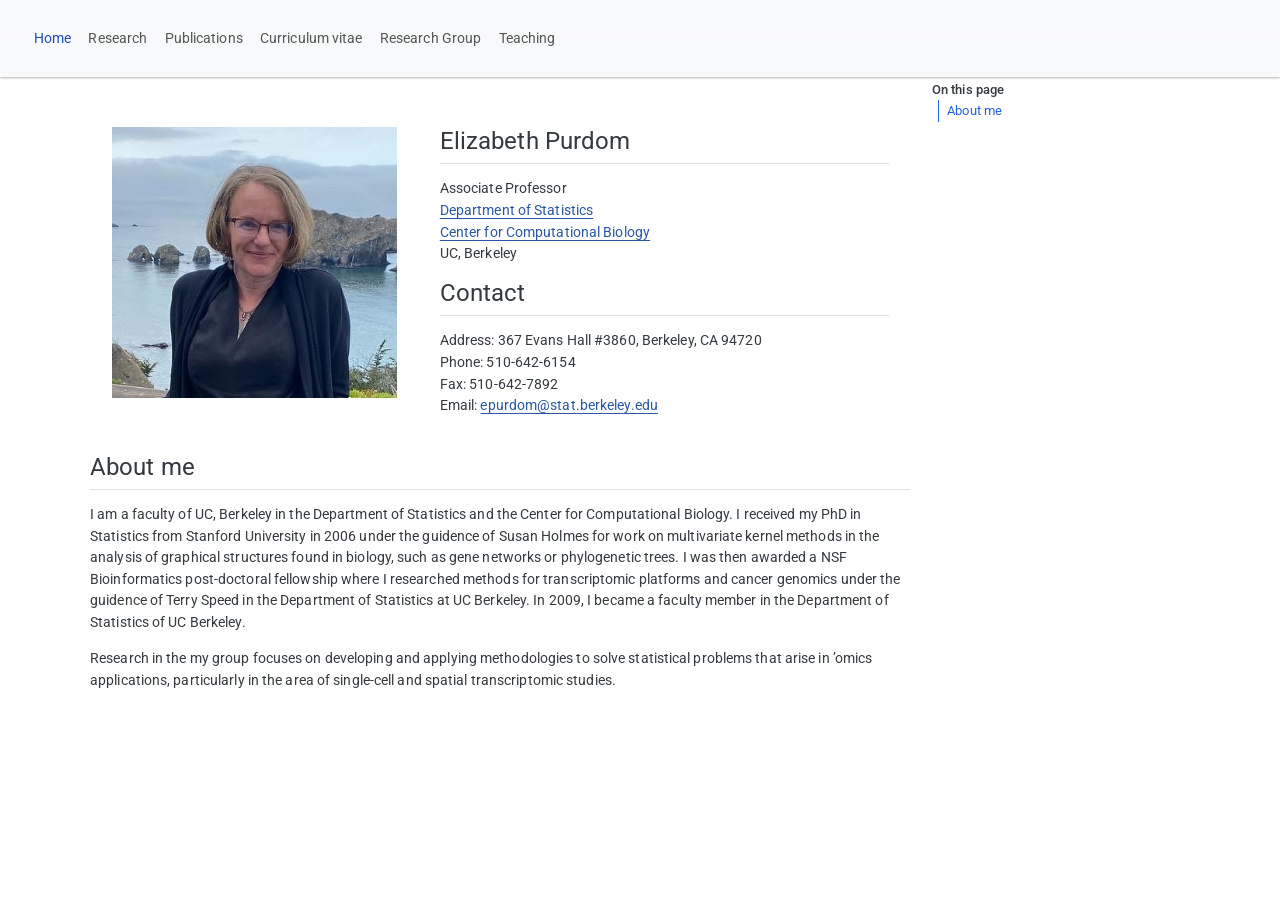
==== index.html @ 9e0eb806 "Built site for gh-pages" ====
<!DOCTYPE html>
<html xmlns="http://www.w3.org/1999/xhtml" lang="en" xml:lang="en"><head>

<meta charset="utf-8">
<meta name="generator" content="quarto-1.6.42">

<meta name="viewport" content="width=device-width, initial-scale=1.0, user-scalable=yes">


<title>Elizabeth Purdom</title>
<style>
code{white-space: pre-wrap;}
span.smallcaps{font-variant: small-caps;}
div.columns{display: flex; gap: min(4vw, 1.5em);}
div.column{flex: auto; overflow-x: auto;}
div.hanging-indent{margin-left: 1.5em; text-indent: -1.5em;}
ul.task-list{list-style: none;}
ul.task-list li input[type="checkbox"] {
  width: 0.8em;
  margin: 0 0.8em 0.2em -1em; /* quarto-specific, see https://github.com/quarto-dev/quarto-cli/issues/4556 */ 
  vertical-align: middle;
}
</style>


<script src="site_libs/quarto-nav/quarto-nav.js"></script>
<script src="site_libs/quarto-nav/headroom.min.js"></script>
<script src="site_libs/clipboard/clipboard.min.js"></script>
<script src="site_libs/quarto-search/autocomplete.umd.js"></script>
<script src="site_libs/quarto-search/fuse.min.js"></script>
<script src="site_libs/quarto-search/quarto-search.js"></script>
<meta name="quarto:offset" content="./">
<script src="site_libs/quarto-html/quarto.js"></script>
<script src="site_libs/quarto-html/popper.min.js"></script>
<script src="site_libs/quarto-html/tippy.umd.min.js"></script>
<script src="site_libs/quarto-html/anchor.min.js"></script>
<link href="site_libs/quarto-html/tippy.css" rel="stylesheet">
<link href="site_libs/quarto-html/quarto-syntax-highlighting-2f5df379a58b258e96c21c0638c20c03.css" rel="stylesheet" id="quarto-text-highlighting-styles">
<script src="site_libs/bootstrap/bootstrap.min.js"></script>
<link href="site_libs/bootstrap/bootstrap-icons.css" rel="stylesheet">
<link href="site_libs/bootstrap/bootstrap-bd2875edac94a5407211a1f8c493ca8e.min.css" rel="stylesheet" append-hash="true" id="quarto-bootstrap" data-mode="light">
<script src="site_libs/quarto-contrib/glightbox/glightbox.min.js"></script>
<link href="site_libs/quarto-contrib/glightbox/glightbox.min.css" rel="stylesheet">
<link href="site_libs/quarto-contrib/glightbox/lightbox.css" rel="stylesheet">
<script id="quarto-search-options" type="application/json">{
  "location": "navbar",
  "copy-button": false,
  "collapse-after": 3,
  "panel-placement": "end",
  "type": "overlay",
  "limit": 50,
  "keyboard-shortcut": [
    "f",
    "/",
    "s"
  ],
  "show-item-context": false,
  "language": {
    "search-no-results-text": "No results",
    "search-matching-documents-text": "matching documents",
    "search-copy-link-title": "Copy link to search",
    "search-hide-matches-text": "Hide additional matches",
    "search-more-match-text": "more match in this document",
    "search-more-matches-text": "more matches in this document",
    "search-clear-button-title": "Clear",
    "search-text-placeholder": "",
    "search-detached-cancel-button-title": "Cancel",
    "search-submit-button-title": "Submit",
    "search-label": "Search"
  }
}</script>
<script async="" src="https://siteimproveanalytics.com/js/siteanalyze_6294756.js"></script>


<link rel="stylesheet" href="styles.css">
</head>

<body class="nav-fixed">

<div id="quarto-search-results"></div>
  <header id="quarto-header" class="headroom fixed-top">
    <nav class="navbar navbar-expand-lg " data-bs-theme="dark">
      <div class="navbar-container container-fluid">
            <div id="quarto-search" class="" title="Search"></div>
          <button class="navbar-toggler" type="button" data-bs-toggle="collapse" data-bs-target="#navbarCollapse" aria-controls="navbarCollapse" role="menu" aria-expanded="false" aria-label="Toggle navigation" onclick="if (window.quartoToggleHeadroom) { window.quartoToggleHeadroom(); }">
  <span class="navbar-toggler-icon"></span>
</button>
          <div class="collapse navbar-collapse" id="navbarCollapse">
            <ul class="navbar-nav navbar-nav-scroll me-auto">
  <li class="nav-item">
    <a class="nav-link active" href="./index.html" aria-current="page"> 
<span class="menu-text">Home</span></a>
  </li>  
  <li class="nav-item">
    <a class="nav-link" href="./research.html"> 
<span class="menu-text">Research</span></a>
  </li>  
  <li class="nav-item">
    <a class="nav-link" href="./bibfiles/autopublications.html"> 
<span class="menu-text">Publications</span></a>
  </li>  
  <li class="nav-item">
    <a class="nav-link" href="./biography.html"> 
<span class="menu-text">Curriculum vitae</span></a>
  </li>  
  <li class="nav-item">
    <a class="nav-link" href="./people.html"> 
<span class="menu-text">Research Group</span></a>
  </li>  
  <li class="nav-item">
    <a class="nav-link" href="./teaching.html"> 
<span class="menu-text">Teaching</span></a>
  </li>  
</ul>
          </div> <!-- /navcollapse -->
            <div class="quarto-navbar-tools">
</div>
      </div> <!-- /container-fluid -->
    </nav>
</header>
<!-- content -->
<div id="quarto-content" class="quarto-container page-columns page-rows-contents page-layout-full page-navbar">
<!-- sidebar -->
<!-- margin-sidebar -->
    <div id="quarto-margin-sidebar" class="sidebar margin-sidebar">
        <nav id="TOC" role="doc-toc" class="toc-active">
    <h2 id="toc-title">On this page</h2>
   
  <ul>
  <li><a href="#about-me" id="toc-about-me" class="nav-link active" data-scroll-target="#about-me">About me</a></li>
  </ul>
</nav>
    </div>
<!-- main -->
<main class="content column-page-left" id="quarto-document-content"><header id="title-block-header" class="quarto-title-block"></header>




<div class="columns">
<div class="column" style="width:40%;">
<p><a href="images/PurdomCoast_square.jpeg" class="lightbox" data-gallery="quarto-lightbox-gallery-1"><img src="images/PurdomCoast_square.jpeg" class="img-fluid" alt="Photo of Elizabeth Purdom"></a></p>
</div><div class="column" style="width:60%;">
<section id="elizabeth-purdom" class="level2">
<h2 class="anchored" data-anchor-id="elizabeth-purdom">Elizabeth Purdom</h2>
<p>Associate Professor<br>
<a href="https://statistics.berkeley.edu">Department of Statistics</a><br>
<a href="https://ccb.berkeley.edu/">Center for Computational Biology</a><br>
UC, Berkeley</p>
</section>
<section id="contact" class="level2">
<h2 class="anchored" data-anchor-id="contact">Contact</h2>
<p>Address: 367 Evans Hall #3860, Berkeley, CA 94720<br>
Phone: 510-642-6154<br>
Fax: 510-642-7892<br>
Email: <a href="mailto:epurdom@stat.berkeley.edu">epurdom@stat.berkeley.edu</a></p>
</section>
</div>
</div>
<section id="about-me" class="level2">
<h2 class="anchored" data-anchor-id="about-me">About me</h2>
<p>I am a faculty of UC, Berkeley in the Department of Statistics and the Center for Computational Biology. I received my PhD in Statistics from Stanford University in 2006 under the guidence of Susan Holmes for work on multivariate kernel methods in the analysis of graphical structures found in biology, such as gene networks or phylogenetic trees. I was then awarded a NSF Bioinformatics post-doctoral fellowship where I researched methods for transcriptomic platforms and cancer genomics under the guidence of Terry Speed in the Department of Statistics at UC Berkeley. In 2009, I became a faculty member in the Department of Statistics of UC Berkeley.</p>
<p>Research in the my group focuses on developing and applying methodologies to solve statistical problems that arise in ’omics applications, particularly in the area of single-cell and spatial transcriptomic studies.</p>


</section>

</main> <!-- /main -->
<script id="quarto-html-after-body" type="application/javascript">
window.document.addEventListener("DOMContentLoaded", function (event) {
  const toggleBodyColorMode = (bsSheetEl) => {
    const mode = bsSheetEl.getAttribute("data-mode");
    const bodyEl = window.document.querySelector("body");
    if (mode === "dark") {
      bodyEl.classList.add("quarto-dark");
      bodyEl.classList.remove("quarto-light");
    } else {
      bodyEl.classList.add("quarto-light");
      bodyEl.classList.remove("quarto-dark");
    }
  }
  const toggleBodyColorPrimary = () => {
    const bsSheetEl = window.document.querySelector("link#quarto-bootstrap");
    if (bsSheetEl) {
      toggleBodyColorMode(bsSheetEl);
    }
  }
  toggleBodyColorPrimary();  
  const icon = "";
  const anchorJS = new window.AnchorJS();
  anchorJS.options = {
    placement: 'right',
    icon: icon
  };
  anchorJS.add('.anchored');
  const isCodeAnnotation = (el) => {
    for (const clz of el.classList) {
      if (clz.startsWith('code-annotation-')) {                     
        return true;
      }
    }
    return false;
  }
  const onCopySuccess = function(e) {
    // button target
    const button = e.trigger;
    // don't keep focus
    button.blur();
    // flash "checked"
    button.classList.add('code-copy-button-checked');
    var currentTitle = button.getAttribute("title");
    button.setAttribute("title", "Copied!");
    let tooltip;
    if (window.bootstrap) {
      button.setAttribute("data-bs-toggle", "tooltip");
      button.setAttribute("data-bs-placement", "left");
      button.setAttribute("data-bs-title", "Copied!");
      tooltip = new bootstrap.Tooltip(button, 
        { trigger: "manual", 
          customClass: "code-copy-button-tooltip",
          offset: [0, -8]});
      tooltip.show();    
    }
    setTimeout(function() {
      if (tooltip) {
        tooltip.hide();
        button.removeAttribute("data-bs-title");
        button.removeAttribute("data-bs-toggle");
        button.removeAttribute("data-bs-placement");
      }
      button.setAttribute("title", currentTitle);
      button.classList.remove('code-copy-button-checked');
    }, 1000);
    // clear code selection
    e.clearSelection();
  }
  const getTextToCopy = function(trigger) {
      const codeEl = trigger.previousElementSibling.cloneNode(true);
      for (const childEl of codeEl.children) {
        if (isCodeAnnotation(childEl)) {
          childEl.remove();
        }
      }
      return codeEl.innerText;
  }
  const clipboard = new window.ClipboardJS('.code-copy-button:not([data-in-quarto-modal])', {
    text: getTextToCopy
  });
  clipboard.on('success', onCopySuccess);
  if (window.document.getElementById('quarto-embedded-source-code-modal')) {
    const clipboardModal = new window.ClipboardJS('.code-copy-button[data-in-quarto-modal]', {
      text: getTextToCopy,
      container: window.document.getElementById('quarto-embedded-source-code-modal')
    });
    clipboardModal.on('success', onCopySuccess);
  }
    var localhostRegex = new RegExp(/^(?:http|https):\/\/localhost\:?[0-9]*\//);
    var mailtoRegex = new RegExp(/^mailto:/);
      var filterRegex = new RegExp("https:\/\/berkeley-stat\.github\.io\/purdom-site\/");
    var isInternal = (href) => {
        return filterRegex.test(href) || localhostRegex.test(href) || mailtoRegex.test(href);
    }
    // Inspect non-navigation links and adorn them if external
 	var links = window.document.querySelectorAll('a[href]:not(.nav-link):not(.navbar-brand):not(.toc-action):not(.sidebar-link):not(.sidebar-item-toggle):not(.pagination-link):not(.no-external):not([aria-hidden]):not(.dropdown-item):not(.quarto-navigation-tool):not(.about-link)');
    for (var i=0; i<links.length; i++) {
      const link = links[i];
      if (!isInternal(link.href)) {
        // undo the damage that might have been done by quarto-nav.js in the case of
        // links that we want to consider external
        if (link.dataset.originalHref !== undefined) {
          link.href = link.dataset.originalHref;
        }
      }
    }
  function tippyHover(el, contentFn, onTriggerFn, onUntriggerFn) {
    const config = {
      allowHTML: true,
      maxWidth: 500,
      delay: 100,
      arrow: false,
      appendTo: function(el) {
          return el.parentElement;
      },
      interactive: true,
      interactiveBorder: 10,
      theme: 'quarto',
      placement: 'bottom-start',
    };
    if (contentFn) {
      config.content = contentFn;
    }
    if (onTriggerFn) {
      config.onTrigger = onTriggerFn;
    }
    if (onUntriggerFn) {
      config.onUntrigger = onUntriggerFn;
    }
    window.tippy(el, config); 
  }
  const noterefs = window.document.querySelectorAll('a[role="doc-noteref"]');
  for (var i=0; i<noterefs.length; i++) {
    const ref = noterefs[i];
    tippyHover(ref, function() {
      // use id or data attribute instead here
      let href = ref.getAttribute('data-footnote-href') || ref.getAttribute('href');
      try { href = new URL(href).hash; } catch {}
      const id = href.replace(/^#\/?/, "");
      const note = window.document.getElementById(id);
      if (note) {
        return note.innerHTML;
      } else {
        return "";
      }
    });
  }
  const xrefs = window.document.querySelectorAll('a.quarto-xref');
  const processXRef = (id, note) => {
    // Strip column container classes
    const stripColumnClz = (el) => {
      el.classList.remove("page-full", "page-columns");
      if (el.children) {
        for (const child of el.children) {
          stripColumnClz(child);
        }
      }
    }
    stripColumnClz(note)
    if (id === null || id.startsWith('sec-')) {
      // Special case sections, only their first couple elements
      const container = document.createElement("div");
      if (note.children && note.children.length > 2) {
        container.appendChild(note.children[0].cloneNode(true));
        for (let i = 1; i < note.children.length; i++) {
          const child = note.children[i];
          if (child.tagName === "P" && child.innerText === "") {
            continue;
          } else {
            container.appendChild(child.cloneNode(true));
            break;
          }
        }
        if (window.Quarto?.typesetMath) {
          window.Quarto.typesetMath(container);
        }
        return container.innerHTML
      } else {
        if (window.Quarto?.typesetMath) {
          window.Quarto.typesetMath(note);
        }
        return note.innerHTML;
      }
    } else {
      // Remove any anchor links if they are present
      const anchorLink = note.querySelector('a.anchorjs-link');
      if (anchorLink) {
        anchorLink.remove();
      }
      if (window.Quarto?.typesetMath) {
        window.Quarto.typesetMath(note);
      }
      if (note.classList.contains("callout")) {
        return note.outerHTML;
      } else {
        return note.innerHTML;
      }
    }
  }
  for (var i=0; i<xrefs.length; i++) {
    const xref = xrefs[i];
    tippyHover(xref, undefined, function(instance) {
      instance.disable();
      let url = xref.getAttribute('href');
      let hash = undefined; 
      if (url.startsWith('#')) {
        hash = url;
      } else {
        try { hash = new URL(url).hash; } catch {}
      }
      if (hash) {
        const id = hash.replace(/^#\/?/, "");
        const note = window.document.getElementById(id);
        if (note !== null) {
          try {
            const html = processXRef(id, note.cloneNode(true));
            instance.setContent(html);
          } finally {
            instance.enable();
            instance.show();
          }
        } else {
          // See if we can fetch this
          fetch(url.split('#')[0])
          .then(res => res.text())
          .then(html => {
            const parser = new DOMParser();
            const htmlDoc = parser.parseFromString(html, "text/html");
            const note = htmlDoc.getElementById(id);
            if (note !== null) {
              const html = processXRef(id, note);
              instance.setContent(html);
            } 
          }).finally(() => {
            instance.enable();
            instance.show();
          });
        }
      } else {
        // See if we can fetch a full url (with no hash to target)
        // This is a special case and we should probably do some content thinning / targeting
        fetch(url)
        .then(res => res.text())
        .then(html => {
          const parser = new DOMParser();
          const htmlDoc = parser.parseFromString(html, "text/html");
          const note = htmlDoc.querySelector('main.content');
          if (note !== null) {
            // This should only happen for chapter cross references
            // (since there is no id in the URL)
            // remove the first header
            if (note.children.length > 0 && note.children[0].tagName === "HEADER") {
              note.children[0].remove();
            }
            const html = processXRef(null, note);
            instance.setContent(html);
          } 
        }).finally(() => {
          instance.enable();
          instance.show();
        });
      }
    }, function(instance) {
    });
  }
      let selectedAnnoteEl;
      const selectorForAnnotation = ( cell, annotation) => {
        let cellAttr = 'data-code-cell="' + cell + '"';
        let lineAttr = 'data-code-annotation="' +  annotation + '"';
        const selector = 'span[' + cellAttr + '][' + lineAttr + ']';
        return selector;
      }
      const selectCodeLines = (annoteEl) => {
        const doc = window.document;
        const targetCell = annoteEl.getAttribute("data-target-cell");
        const targetAnnotation = annoteEl.getAttribute("data-target-annotation");
        const annoteSpan = window.document.querySelector(selectorForAnnotation(targetCell, targetAnnotation));
        const lines = annoteSpan.getAttribute("data-code-lines").split(",");
        const lineIds = lines.map((line) => {
          return targetCell + "-" + line;
        })
        let top = null;
        let height = null;
        let parent = null;
        if (lineIds.length > 0) {
            //compute the position of the single el (top and bottom and make a div)
            const el = window.document.getElementById(lineIds[0]);
            top = el.offsetTop;
            height = el.offsetHeight;
            parent = el.parentElement.parentElement;
          if (lineIds.length > 1) {
            const lastEl = window.document.getElementById(lineIds[lineIds.length - 1]);
            const bottom = lastEl.offsetTop + lastEl.offsetHeight;
            height = bottom - top;
          }
          if (top !== null && height !== null && parent !== null) {
            // cook up a div (if necessary) and position it 
            let div = window.document.getElementById("code-annotation-line-highlight");
            if (div === null) {
              div = window.document.createElement("div");
              div.setAttribute("id", "code-annotation-line-highlight");
              div.style.position = 'absolute';
              parent.appendChild(div);
            }
            div.style.top = top - 2 + "px";
            div.style.height = height + 4 + "px";
            div.style.left = 0;
            let gutterDiv = window.document.getElementById("code-annotation-line-highlight-gutter");
            if (gutterDiv === null) {
              gutterDiv = window.document.createElement("div");
              gutterDiv.setAttribute("id", "code-annotation-line-highlight-gutter");
              gutterDiv.style.position = 'absolute';
              const codeCell = window.document.getElementById(targetCell);
              const gutter = codeCell.querySelector('.code-annotation-gutter');
              gutter.appendChild(gutterDiv);
            }
            gutterDiv.style.top = top - 2 + "px";
            gutterDiv.style.height = height + 4 + "px";
          }
          selectedAnnoteEl = annoteEl;
        }
      };
      const unselectCodeLines = () => {
        const elementsIds = ["code-annotation-line-highlight", "code-annotation-line-highlight-gutter"];
        elementsIds.forEach((elId) => {
          const div = window.document.getElementById(elId);
          if (div) {
            div.remove();
          }
        });
        selectedAnnoteEl = undefined;
      };
        // Handle positioning of the toggle
    window.addEventListener(
      "resize",
      throttle(() => {
        elRect = undefined;
        if (selectedAnnoteEl) {
          selectCodeLines(selectedAnnoteEl);
        }
      }, 10)
    );
    function throttle(fn, ms) {
    let throttle = false;
    let timer;
      return (...args) => {
        if(!throttle) { // first call gets through
            fn.apply(this, args);
            throttle = true;
        } else { // all the others get throttled
            if(timer) clearTimeout(timer); // cancel #2
            timer = setTimeout(() => {
              fn.apply(this, args);
              timer = throttle = false;
            }, ms);
        }
      };
    }
      // Attach click handler to the DT
      const annoteDls = window.document.querySelectorAll('dt[data-target-cell]');
      for (const annoteDlNode of annoteDls) {
        annoteDlNode.addEventListener('click', (event) => {
          const clickedEl = event.target;
          if (clickedEl !== selectedAnnoteEl) {
            unselectCodeLines();
            const activeEl = window.document.querySelector('dt[data-target-cell].code-annotation-active');
            if (activeEl) {
              activeEl.classList.remove('code-annotation-active');
            }
            selectCodeLines(clickedEl);
            clickedEl.classList.add('code-annotation-active');
          } else {
            // Unselect the line
            unselectCodeLines();
            clickedEl.classList.remove('code-annotation-active');
          }
        });
      }
  const findCites = (el) => {
    const parentEl = el.parentElement;
    if (parentEl) {
      const cites = parentEl.dataset.cites;
      if (cites) {
        return {
          el,
          cites: cites.split(' ')
        };
      } else {
        return findCites(el.parentElement)
      }
    } else {
      return undefined;
    }
  };
  var bibliorefs = window.document.querySelectorAll('a[role="doc-biblioref"]');
  for (var i=0; i<bibliorefs.length; i++) {
    const ref = bibliorefs[i];
    const citeInfo = findCites(ref);
    if (citeInfo) {
      tippyHover(citeInfo.el, function() {
        var popup = window.document.createElement('div');
        citeInfo.cites.forEach(function(cite) {
          var citeDiv = window.document.createElement('div');
          citeDiv.classList.add('hanging-indent');
          citeDiv.classList.add('csl-entry');
          var biblioDiv = window.document.getElementById('ref-' + cite);
          if (biblioDiv) {
            citeDiv.innerHTML = biblioDiv.innerHTML;
          }
          popup.appendChild(citeDiv);
        });
        return popup.innerHTML;
      });
    }
  }
});
</script>
</div> <!-- /content -->
<script>var lightboxQuarto = GLightbox({"closeEffect":"zoom","descPosition":"bottom","loop":false,"openEffect":"zoom","selector":".lightbox"});
(function() {
  let previousOnload = window.onload;
  window.onload = () => {
    if (previousOnload) {
      previousOnload();
    }
    lightboxQuarto.on('slide_before_load', (data) => {
      const { slideIndex, slideNode, slideConfig, player, trigger } = data;
      const href = trigger.getAttribute('href');
      if (href !== null) {
        const imgEl = window.document.querySelector(`a[href="${href}"] img`);
        if (imgEl !== null) {
          const srcAttr = imgEl.getAttribute("src");
          if (srcAttr && srcAttr.startsWith("data:")) {
            slideConfig.href = srcAttr;
          }
        }
      } 
    });
  
    lightboxQuarto.on('slide_after_load', (data) => {
      const { slideIndex, slideNode, slideConfig, player, trigger } = data;
      if (window.Quarto?.typesetMath) {
        window.Quarto.typesetMath(slideNode);
      }
    });
  
  };
  
})();
          </script>




</body></html>
---- site_libs/quarto-html/tippy.css ----
.tippy-box[data-animation=fade][data-state=hidden]{opacity:0}[data-tippy-root]{max-width:calc(100vw - 10px)}.tippy-box{position:relative;background-color:#333;color:#fff;border-radius:4px;font-size:14px;line-height:1.4;white-space:normal;outline:0;transition-property:transform,visibility,opacity}.tippy-box[data-placement^=top]>.tippy-arrow{bottom:0}.tippy-box[data-placement^=top]>.tippy-arrow:before{bottom:-7px;left:0;border-width:8px 8px 0;border-top-color:initial;transform-origin:center top}.tippy-box[data-placement^=bottom]>.tippy-arrow{top:0}.tippy-box[data-placement^=bottom]>.tippy-arrow:before{top:-7px;left:0;border-width:0 8px 8px;border-bottom-color:initial;transform-origin:center bottom}.tippy-box[data-placement^=left]>.tippy-arrow{right:0}.tippy-box[data-placement^=left]>.tippy-arrow:before{border-width:8px 0 8px 8px;border-left-color:initial;right:-7px;transform-origin:center left}.tippy-box[data-placement^=right]>.tippy-arrow{left:0}.tippy-box[data-placement^=right]>.tippy-arrow:before{left:-7px;border-width:8px 8px 8px 0;border-right-color:initial;transform-origin:center right}.tippy-box[data-inertia][data-state=visible]{transition-timing-function:cubic-bezier(.54,1.5,.38,1.11)}.tippy-arrow{width:16px;height:16px;color:#333}.tippy-arrow:before{content:"";position:absolute;border-color:transparent;border-style:solid}.tippy-content{position:relative;padding:5px 9px;z-index:1}
---- site_libs/quarto-html/quarto-syntax-highlighting-2f5df379a58b258e96c21c0638c20c03.css ----
/* quarto syntax highlight colors */
:root {
  --quarto-hl-ot-color: #003B4F;
  --quarto-hl-at-color: #657422;
  --quarto-hl-ss-color: #20794D;
  --quarto-hl-an-color: #5E5E5E;
  --quarto-hl-fu-color: #4758AB;
  --quarto-hl-st-color: #20794D;
  --quarto-hl-cf-color: #003B4F;
  --quarto-hl-op-color: #5E5E5E;
  --quarto-hl-er-color: #AD0000;
  --quarto-hl-bn-color: #AD0000;
  --quarto-hl-al-color: #AD0000;
  --quarto-hl-va-color: #111111;
  --quarto-hl-bu-color: inherit;
  --quarto-hl-ex-color: inherit;
  --quarto-hl-pp-color: #AD0000;
  --quarto-hl-in-color: #5E5E5E;
  --quarto-hl-vs-color: #20794D;
  --quarto-hl-wa-color: #5E5E5E;
  --quarto-hl-do-color: #5E5E5E;
  --quarto-hl-im-color: #00769E;
  --quarto-hl-ch-color: #20794D;
  --quarto-hl-dt-color: #AD0000;
  --quarto-hl-fl-color: #AD0000;
  --quarto-hl-co-color: #5E5E5E;
  --quarto-hl-cv-color: #5E5E5E;
  --quarto-hl-cn-color: #8f5902;
  --quarto-hl-sc-color: #5E5E5E;
  --quarto-hl-dv-color: #AD0000;
  --quarto-hl-kw-color: #003B4F;
}

/* other quarto variables */
:root {
  --quarto-font-monospace: SFMono-Regular, Menlo, Monaco, Consolas, "Liberation Mono", "Courier New", monospace;
}

pre > code.sourceCode > span {
  color: #003B4F;
}

code span {
  color: #003B4F;
}

code.sourceCode > span {
  color: #003B4F;
}

div.sourceCode,
div.sourceCode pre.sourceCode {
  color: #003B4F;
}

code span.ot {
  color: #003B4F;
  font-style: inherit;
}

code span.at {
  color: #657422;
  font-style: inherit;
}

code span.ss {
  color: #20794D;
  font-style: inherit;
}

code span.an {
  color: #5E5E5E;
  font-style: inherit;
}

code span.fu {
  color: #4758AB;
  font-style: inherit;
}

code span.st {
  color: #20794D;
  font-style: inherit;
}

code span.cf {
  color: #003B4F;
  font-weight: bold;
  font-style: inherit;
}

code span.op {
  color: #5E5E5E;
  font-style: inherit;
}

code span.er {
  color: #AD0000;
  font-style: inherit;
}

code span.bn {
  color: #AD0000;
  font-style: inherit;
}

code span.al {
  color: #AD0000;
  font-style: inherit;
}

code span.va {
  color: #111111;
  font-style: inherit;
}

code span.bu {
  font-style: inherit;
}

code span.ex {
  font-style: inherit;
}

code span.pp {
  color: #AD0000;
  font-style: inherit;
}

code span.in {
  color: #5E5E5E;
  font-style: inherit;
}

code span.vs {
  color: #20794D;
  font-style: inherit;
}

code span.wa {
  color: #5E5E5E;
  font-style: italic;
}

code span.do {
  color: #5E5E5E;
  font-style: italic;
}

code span.im {
  color: #00769E;
  font-style: inherit;
}

code span.ch {
  color: #20794D;
  font-style: inherit;
}

code span.dt {
  color: #AD0000;
  font-style: inherit;
}

code span.fl {
  color: #AD0000;
  font-style: inherit;
}

code span.co {
  color: #5E5E5E;
  font-style: inherit;
}

code span.cv {
  color: #5E5E5E;
  font-style: italic;
}

code span.cn {
  color: #8f5902;
  font-style: inherit;
}

code span.sc {
  color: #5E5E5E;
  font-style: inherit;
}

code span.dv {
  color: #AD0000;
  font-style: inherit;
}

code span.kw {
  color: #003B4F;
  font-weight: bold;
  font-style: inherit;
}

.prevent-inlining {
  content: "</";
}

/*# sourceMappingURL=35eb38a806ee71ea6d2563be2308c832.css.map */
---- styles.css ----
/* css styles */

/* Custom styles, copied from Bin Yu Quarto site */

/* Import Lora font from Google Fonts */
@import url('https://fonts.googleapis.com/css2?family=Lora:wght@400;700&display=swap');

/*
body, .navbar, .nav, .dropdown-menu, .dropdown-item, .card, .card-body, .card-title, .card-text {
  font-family: 'Lora', serif !important;
}

.navbar {
  background-color: #fff !important;
}

.navbar .navbar-nav > li > a {
  color: #222 !important;
}

body {
  background: #f8f9fa;
}
*/

/* Hide the page title on the homepage */
body.page-index .quarto-title-banner,
body.page-index .title,
body.page-index h1.title {
  display: none !important;
}

/* Fallback: hide any h1.title -- 
keeps it from doing title on any of the pages */
/*h1.title {
  display: none !important;
}
*/

h1, .h1, h2, .h2 {
  font-weight: 400;
}

/* Make columns container use flexbox for equal height */
.columns {
  display: flex;
  align-items: stretch;
}

/* Image column styling */
/*.column img {
  width: 100%;
  height: 100%;
  object-fit: cover;
  border-radius: 8px;
}*/

/* Responsive layout for mobile devices */
@media (max-width: 768px) {
  /* Stack columns vertically on mobile */
  .columns {
    flex-direction: column;
    align-items: stretch;
  }
  
  /* Make both columns full width on mobile */
  .column {
    width: 100% !important;
    max-width: 100% !important;
  }
  
  /* Ensure image is full width and has good proportions on mobile */
  .column:first-child {
    margin-bottom: 1.5rem;
  }
  
  .column img {
    max-height: 400px;
    object-fit: cover;
    width: 100%;
  }
}

/* Two-column responsive layout for publications and news */
.two-column-container {
  display: grid;
  grid-template-columns: 1fr 1fr;
  gap: 2rem;
  margin-top: 2rem;
}

@media (max-width: 768px) {
  .two-column-container {
    grid-template-columns: 1fr;
    gap: 1.5rem;
  }
}

.column {
  /* background: #fff; */
  padding: 1.5rem;
}

.column h2 {
  margin-top: 0;
  margin-bottom: 1rem;
  padding-bottom: 0.5rem;
}

/* Spacing for year entries in news/publications lists */
/*.year-entry {
  margin-right: 1rem;
  font-style: normal;
  font-weight: normal;
}*/
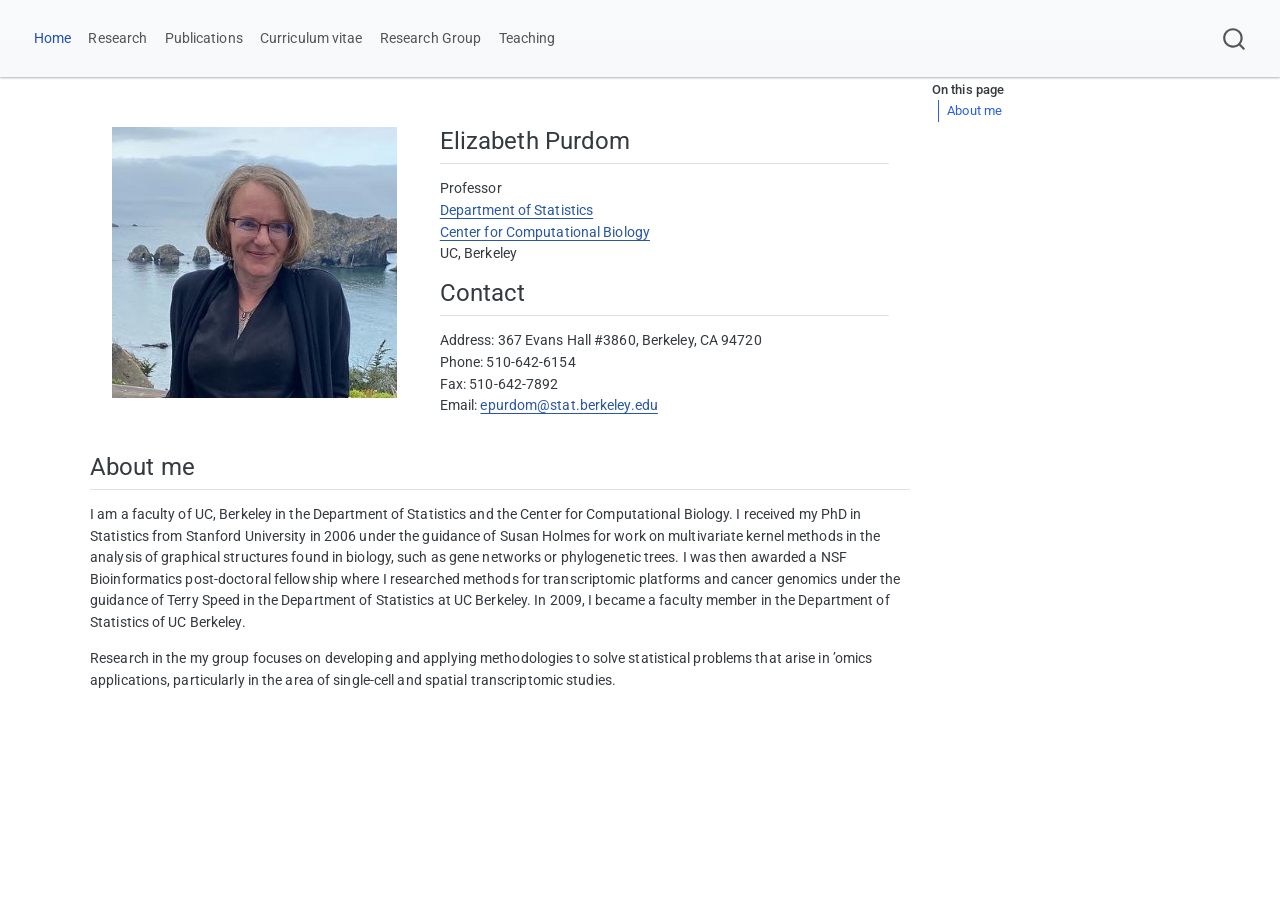
==== commit ae583084: "Built site for gh-pages" ====
--- a/index.html
+++ b/index.html
@@ -2,13 +2,16 @@
 <html xmlns="http://www.w3.org/1999/xhtml" lang="en" xml:lang="en"><head>
 
 <meta charset="utf-8">
-<meta name="generator" content="quarto-1.6.42">
+<meta name="generator" content="quarto-1.9.38">
 
 <meta name="viewport" content="width=device-width, initial-scale=1.0, user-scalable=yes">
 
 
 <title>Elizabeth Purdom</title>
 <style>
+/* Default styles provided by pandoc.
+** See https://pandoc.org/MANUAL.html#variables-for-html for config info.
+*/
 code{white-space: pre-wrap;}
 span.smallcaps{font-variant: small-caps;}
 div.columns{display: flex; gap: min(4vw, 1.5em);}
@@ -30,15 +33,16 @@
 <script src="site_libs/quarto-search/fuse.min.js"></script>
 <script src="site_libs/quarto-search/quarto-search.js"></script>
 <meta name="quarto:offset" content="./">
-<script src="site_libs/quarto-html/quarto.js"></script>
+<script src="site_libs/quarto-html/quarto.js" type="module"></script>
+<script src="site_libs/quarto-html/tabsets/tabsets.js" type="module"></script>
 <script src="site_libs/quarto-html/popper.min.js"></script>
 <script src="site_libs/quarto-html/tippy.umd.min.js"></script>
 <script src="site_libs/quarto-html/anchor.min.js"></script>
 <link href="site_libs/quarto-html/tippy.css" rel="stylesheet">
-<link href="site_libs/quarto-html/quarto-syntax-highlighting-2f5df379a58b258e96c21c0638c20c03.css" rel="stylesheet" id="quarto-text-highlighting-styles">
+<link href="site_libs/quarto-html/quarto-syntax-highlighting-15634bcf2e68342d4ad2dfa704d543f6.css" rel="stylesheet" id="quarto-text-highlighting-styles">
 <script src="site_libs/bootstrap/bootstrap.min.js"></script>
 <link href="site_libs/bootstrap/bootstrap-icons.css" rel="stylesheet">
-<link href="site_libs/bootstrap/bootstrap-bd2875edac94a5407211a1f8c493ca8e.min.css" rel="stylesheet" append-hash="true" id="quarto-bootstrap" data-mode="light">
+<link href="site_libs/bootstrap/bootstrap-4f8e1d622352351c51e2dca5f86c0f58.min.css" rel="stylesheet" append-hash="true" id="quarto-bootstrap" data-mode="light">
 <script src="site_libs/quarto-contrib/glightbox/glightbox.min.js"></script>
 <link href="site_libs/quarto-contrib/glightbox/glightbox.min.css" rel="stylesheet">
 <link href="site_libs/quarto-contrib/glightbox/lightbox.css" rel="stylesheet">
@@ -75,7 +79,7 @@
 <link rel="stylesheet" href="styles.css">
 </head>
 
-<body class="nav-fixed">
+<body class="nav-fixed quarto-light">
 
 <div id="quarto-search-results"></div>
   <header id="quarto-header" class="headroom fixed-top">
@@ -143,7 +147,7 @@
 </div><div class="column" style="width:60%;">
 <section id="elizabeth-purdom" class="level2">
 <h2 class="anchored" data-anchor-id="elizabeth-purdom">Elizabeth Purdom</h2>
-<p>Associate Professor<br>
+<p>Professor<br>
 <a href="https://statistics.berkeley.edu">Department of Statistics</a><br>
 <a href="https://ccb.berkeley.edu/">Center for Computational Biology</a><br>
 UC, Berkeley</p>
@@ -159,7 +163,7 @@
 </div>
 <section id="about-me" class="level2">
 <h2 class="anchored" data-anchor-id="about-me">About me</h2>
-<p>I am a faculty of UC, Berkeley in the Department of Statistics and the Center for Computational Biology. I received my PhD in Statistics from Stanford University in 2006 under the guidence of Susan Holmes for work on multivariate kernel methods in the analysis of graphical structures found in biology, such as gene networks or phylogenetic trees. I was then awarded a NSF Bioinformatics post-doctoral fellowship where I researched methods for transcriptomic platforms and cancer genomics under the guidence of Terry Speed in the Department of Statistics at UC Berkeley. In 2009, I became a faculty member in the Department of Statistics of UC Berkeley.</p>
+<p>I am a faculty of UC, Berkeley in the Department of Statistics and the Center for Computational Biology. I received my PhD in Statistics from Stanford University in 2006 under the guidance of Susan Holmes for work on multivariate kernel methods in the analysis of graphical structures found in biology, such as gene networks or phylogenetic trees. I was then awarded a NSF Bioinformatics post-doctoral fellowship where I researched methods for transcriptomic platforms and cancer genomics under the guidance of Terry Speed in the Department of Statistics at UC Berkeley. In 2009, I became a faculty member in the Department of Statistics of UC Berkeley.</p>
 <p>Research in the my group focuses on developing and applying methodologies to solve statistical problems that arise in ’omics applications, particularly in the area of single-cell and spatial transcriptomic studies.</p>
 
 
@@ -167,236 +171,243 @@
 
 </main> <!-- /main -->
 <script id="quarto-html-after-body" type="application/javascript">
-window.document.addEventListener("DOMContentLoaded", function (event) {
-  const toggleBodyColorMode = (bsSheetEl) => {
-    const mode = bsSheetEl.getAttribute("data-mode");
-    const bodyEl = window.document.querySelector("body");
-    if (mode === "dark") {
-      bodyEl.classList.add("quarto-dark");
-      bodyEl.classList.remove("quarto-light");
-    } else {
-      bodyEl.classList.add("quarto-light");
-      bodyEl.classList.remove("quarto-dark");
-    }
-  }
-  const toggleBodyColorPrimary = () => {
-    const bsSheetEl = window.document.querySelector("link#quarto-bootstrap");
-    if (bsSheetEl) {
-      toggleBodyColorMode(bsSheetEl);
-    }
-  }
-  toggleBodyColorPrimary();  
-  const icon = "";
-  const anchorJS = new window.AnchorJS();
-  anchorJS.options = {
-    placement: 'right',
-    icon: icon
-  };
-  anchorJS.add('.anchored');
-  const isCodeAnnotation = (el) => {
-    for (const clz of el.classList) {
-      if (clz.startsWith('code-annotation-')) {                     
-        return true;
-      }
-    }
-    return false;
-  }
-  const onCopySuccess = function(e) {
-    // button target
-    const button = e.trigger;
-    // don't keep focus
-    button.blur();
-    // flash "checked"
-    button.classList.add('code-copy-button-checked');
-    var currentTitle = button.getAttribute("title");
-    button.setAttribute("title", "Copied!");
-    let tooltip;
-    if (window.bootstrap) {
-      button.setAttribute("data-bs-toggle", "tooltip");
-      button.setAttribute("data-bs-placement", "left");
-      button.setAttribute("data-bs-title", "Copied!");
-      tooltip = new bootstrap.Tooltip(button, 
-        { trigger: "manual", 
-          customClass: "code-copy-button-tooltip",
-          offset: [0, -8]});
-      tooltip.show();    
-    }
-    setTimeout(function() {
-      if (tooltip) {
-        tooltip.hide();
-        button.removeAttribute("data-bs-title");
-        button.removeAttribute("data-bs-toggle");
-        button.removeAttribute("data-bs-placement");
-      }
-      button.setAttribute("title", currentTitle);
-      button.classList.remove('code-copy-button-checked');
-    }, 1000);
-    // clear code selection
-    e.clearSelection();
-  }
-  const getTextToCopy = function(trigger) {
-      const codeEl = trigger.previousElementSibling.cloneNode(true);
+  window.document.addEventListener("DOMContentLoaded", function (event) {
+    const icon = "";
+    const anchorJS = new window.AnchorJS();
+    anchorJS.options = {
+      placement: 'right',
+      icon: icon
+    };
+    anchorJS.add('.anchored');
+    const isCodeAnnotation = (el) => {
+      for (const clz of el.classList) {
+        if (clz.startsWith('code-annotation-')) {                     
+          return true;
+        }
+      }
+      return false;
+    }
+    const onCopySuccess = function(e) {
+      // button target
+      const button = e.trigger;
+      // don't keep focus
+      button.blur();
+      // flash "checked"
+      button.classList.add('code-copy-button-checked');
+      var currentTitle = button.getAttribute("title");
+      button.setAttribute("title", "Copied!");
+      let tooltip;
+      if (window.bootstrap) {
+        button.setAttribute("data-bs-toggle", "tooltip");
+        button.setAttribute("data-bs-placement", "left");
+        button.setAttribute("data-bs-title", "Copied!");
+        tooltip = new bootstrap.Tooltip(button, 
+          { trigger: "manual", 
+            customClass: "code-copy-button-tooltip",
+            offset: [0, -8]});
+        tooltip.show();    
+      }
+      setTimeout(function() {
+        if (tooltip) {
+          tooltip.hide();
+          button.removeAttribute("data-bs-title");
+          button.removeAttribute("data-bs-toggle");
+          button.removeAttribute("data-bs-placement");
+        }
+        button.setAttribute("title", currentTitle);
+        button.classList.remove('code-copy-button-checked');
+      }, 1000);
+      // clear code selection
+      e.clearSelection();
+    }
+    const getTextToCopy = function(trigger) {
+      const outerScaffold = trigger.parentElement.cloneNode(true);
+      const codeEl = outerScaffold.querySelector('code');
       for (const childEl of codeEl.children) {
         if (isCodeAnnotation(childEl)) {
           childEl.remove();
         }
       }
       return codeEl.innerText;
-  }
-  const clipboard = new window.ClipboardJS('.code-copy-button:not([data-in-quarto-modal])', {
-    text: getTextToCopy
-  });
-  clipboard.on('success', onCopySuccess);
-  if (window.document.getElementById('quarto-embedded-source-code-modal')) {
-    const clipboardModal = new window.ClipboardJS('.code-copy-button[data-in-quarto-modal]', {
-      text: getTextToCopy,
-      container: window.document.getElementById('quarto-embedded-source-code-modal')
+    }
+    const clipboard = new window.ClipboardJS('.code-copy-button:not([data-in-quarto-modal])', {
+      text: getTextToCopy
     });
-    clipboardModal.on('success', onCopySuccess);
-  }
-    var localhostRegex = new RegExp(/^(?:http|https):\/\/localhost\:?[0-9]*\//);
-    var mailtoRegex = new RegExp(/^mailto:/);
-      var filterRegex = new RegExp("https:\/\/berkeley-stat\.github\.io\/purdom-site\/");
-    var isInternal = (href) => {
-        return filterRegex.test(href) || localhostRegex.test(href) || mailtoRegex.test(href);
-    }
-    // Inspect non-navigation links and adorn them if external
- 	var links = window.document.querySelectorAll('a[href]:not(.nav-link):not(.navbar-brand):not(.toc-action):not(.sidebar-link):not(.sidebar-item-toggle):not(.pagination-link):not(.no-external):not([aria-hidden]):not(.dropdown-item):not(.quarto-navigation-tool):not(.about-link)');
-    for (var i=0; i<links.length; i++) {
-      const link = links[i];
-      if (!isInternal(link.href)) {
-        // undo the damage that might have been done by quarto-nav.js in the case of
-        // links that we want to consider external
-        if (link.dataset.originalHref !== undefined) {
-          link.href = link.dataset.originalHref;
-        }
-      }
-    }
-  function tippyHover(el, contentFn, onTriggerFn, onUntriggerFn) {
-    const config = {
-      allowHTML: true,
-      maxWidth: 500,
-      delay: 100,
-      arrow: false,
-      appendTo: function(el) {
-          return el.parentElement;
-      },
-      interactive: true,
-      interactiveBorder: 10,
-      theme: 'quarto',
-      placement: 'bottom-start',
-    };
-    if (contentFn) {
-      config.content = contentFn;
-    }
-    if (onTriggerFn) {
-      config.onTrigger = onTriggerFn;
-    }
-    if (onUntriggerFn) {
-      config.onUntrigger = onUntriggerFn;
-    }
-    window.tippy(el, config); 
-  }
-  const noterefs = window.document.querySelectorAll('a[role="doc-noteref"]');
-  for (var i=0; i<noterefs.length; i++) {
-    const ref = noterefs[i];
-    tippyHover(ref, function() {
-      // use id or data attribute instead here
-      let href = ref.getAttribute('data-footnote-href') || ref.getAttribute('href');
-      try { href = new URL(href).hash; } catch {}
-      const id = href.replace(/^#\/?/, "");
-      const note = window.document.getElementById(id);
-      if (note) {
-        return note.innerHTML;
+    clipboard.on('success', onCopySuccess);
+    if (window.document.getElementById('quarto-embedded-source-code-modal')) {
+      const clipboardModal = new window.ClipboardJS('.code-copy-button[data-in-quarto-modal]', {
+        text: getTextToCopy,
+        container: window.document.getElementById('quarto-embedded-source-code-modal')
+      });
+      clipboardModal.on('success', onCopySuccess);
+    }
+      var localhostRegex = new RegExp(/^(?:http|https):\/\/localhost\:?[0-9]*\//);
+      var mailtoRegex = new RegExp(/^mailto:/);
+        var filterRegex = new RegExp("https:\/\/purdom\.stat\.berkeley\.edu");
+      var isInternal = (href) => {
+          return filterRegex.test(href) || localhostRegex.test(href) || mailtoRegex.test(href);
+      }
+      // Inspect non-navigation links and adorn them if external
+     var links = window.document.querySelectorAll('a[href]:not(.nav-link):not(.navbar-brand):not(.toc-action):not(.sidebar-link):not(.sidebar-item-toggle):not(.pagination-link):not(.no-external):not([aria-hidden]):not(.dropdown-item):not(.quarto-navigation-tool):not(.about-link)');
+      for (var i=0; i<links.length; i++) {
+        const link = links[i];
+        if (!isInternal(link.href)) {
+          // undo the damage that might have been done by quarto-nav.js in the case of
+          // links that we want to consider external
+          if (link.dataset.originalHref !== undefined) {
+            link.href = link.dataset.originalHref;
+          }
+        }
+      }
+    function tippyHover(el, contentFn, onTriggerFn, onUntriggerFn) {
+      const config = {
+        allowHTML: true,
+        maxWidth: 500,
+        delay: 100,
+        arrow: false,
+        appendTo: function(el) {
+            return el.parentElement;
+        },
+        interactive: true,
+        interactiveBorder: 10,
+        theme: 'quarto',
+        placement: 'bottom-start',
+      };
+      if (contentFn) {
+        config.content = contentFn;
+      }
+      if (onTriggerFn) {
+        config.onTrigger = onTriggerFn;
+      }
+      if (onUntriggerFn) {
+        config.onUntrigger = onUntriggerFn;
+      }
+      window.tippy(el, config); 
+    }
+    const noterefs = window.document.querySelectorAll('a[role="doc-noteref"]');
+    for (var i=0; i<noterefs.length; i++) {
+      const ref = noterefs[i];
+      tippyHover(ref, function() {
+        // use id or data attribute instead here
+        let href = ref.getAttribute('data-footnote-href') || ref.getAttribute('href');
+        try { href = new URL(href).hash; } catch {}
+        const id = href.replace(/^#\/?/, "");
+        const note = window.document.getElementById(id);
+        if (note) {
+          return note.innerHTML;
+        } else {
+          return "";
+        }
+      });
+    }
+    const xrefs = window.document.querySelectorAll('a.quarto-xref');
+    const processXRef = (id, note) => {
+      // Strip column container classes
+      const stripColumnClz = (el) => {
+        el.classList.remove("page-full", "page-columns");
+        if (el.children) {
+          for (const child of el.children) {
+            stripColumnClz(child);
+          }
+        }
+      }
+      stripColumnClz(note)
+      if (id === null || id.startsWith('sec-')) {
+        // Special case sections, only their first couple elements
+        const container = document.createElement("div");
+        if (note.children && note.children.length > 2) {
+          container.appendChild(note.children[0].cloneNode(true));
+          for (let i = 1; i < note.children.length; i++) {
+            const child = note.children[i];
+            if (child.tagName === "P" && child.innerText === "") {
+              continue;
+            } else {
+              container.appendChild(child.cloneNode(true));
+              break;
+            }
+          }
+          if (window.Quarto?.typesetMath) {
+            window.Quarto.typesetMath(container);
+          }
+          return container.innerHTML
+        } else {
+          if (window.Quarto?.typesetMath) {
+            window.Quarto.typesetMath(note);
+          }
+          return note.innerHTML;
+        }
       } else {
-        return "";
-      }
-    });
-  }
-  const xrefs = window.document.querySelectorAll('a.quarto-xref');
-  const processXRef = (id, note) => {
-    // Strip column container classes
-    const stripColumnClz = (el) => {
-      el.classList.remove("page-full", "page-columns");
-      if (el.children) {
-        for (const child of el.children) {
-          stripColumnClz(child);
-        }
-      }
-    }
-    stripColumnClz(note)
-    if (id === null || id.startsWith('sec-')) {
-      // Special case sections, only their first couple elements
-      const container = document.createElement("div");
-      if (note.children && note.children.length > 2) {
-        container.appendChild(note.children[0].cloneNode(true));
-        for (let i = 1; i < note.children.length; i++) {
-          const child = note.children[i];
-          if (child.tagName === "P" && child.innerText === "") {
-            continue;
-          } else {
-            container.appendChild(child.cloneNode(true));
-            break;
-          }
-        }
-        if (window.Quarto?.typesetMath) {
-          window.Quarto.typesetMath(container);
-        }
-        return container.innerHTML
-      } else {
+        // Remove any anchor links if they are present
+        const anchorLink = note.querySelector('a.anchorjs-link');
+        if (anchorLink) {
+          anchorLink.remove();
+        }
         if (window.Quarto?.typesetMath) {
           window.Quarto.typesetMath(note);
         }
-        return note.innerHTML;
-      }
-    } else {
-      // Remove any anchor links if they are present
-      const anchorLink = note.querySelector('a.anchorjs-link');
-      if (anchorLink) {
-        anchorLink.remove();
-      }
-      if (window.Quarto?.typesetMath) {
-        window.Quarto.typesetMath(note);
-      }
-      if (note.classList.contains("callout")) {
-        return note.outerHTML;
-      } else {
-        return note.innerHTML;
-      }
-    }
-  }
-  for (var i=0; i<xrefs.length; i++) {
-    const xref = xrefs[i];
-    tippyHover(xref, undefined, function(instance) {
-      instance.disable();
-      let url = xref.getAttribute('href');
-      let hash = undefined; 
-      if (url.startsWith('#')) {
-        hash = url;
-      } else {
-        try { hash = new URL(url).hash; } catch {}
-      }
-      if (hash) {
-        const id = hash.replace(/^#\/?/, "");
-        const note = window.document.getElementById(id);
-        if (note !== null) {
-          try {
-            const html = processXRef(id, note.cloneNode(true));
-            instance.setContent(html);
-          } finally {
-            instance.enable();
-            instance.show();
-          }
+        if (note.classList.contains("callout")) {
+          return note.outerHTML;
         } else {
-          // See if we can fetch this
-          fetch(url.split('#')[0])
+          return note.innerHTML;
+        }
+      }
+    }
+    for (var i=0; i<xrefs.length; i++) {
+      const xref = xrefs[i];
+      tippyHover(xref, undefined, function(instance) {
+        instance.disable();
+        let url = xref.getAttribute('href');
+        let hash = undefined; 
+        if (url.startsWith('#')) {
+          hash = url;
+        } else {
+          try { hash = new URL(url).hash; } catch {}
+        }
+        if (hash) {
+          const id = hash.replace(/^#\/?/, "");
+          const note = window.document.getElementById(id);
+          if (note !== null) {
+            try {
+              const html = processXRef(id, note.cloneNode(true));
+              instance.setContent(html);
+            } finally {
+              instance.enable();
+              instance.show();
+            }
+          } else {
+            // See if we can fetch this
+            fetch(url.split('#')[0])
+            .then(res => res.text())
+            .then(html => {
+              const parser = new DOMParser();
+              const htmlDoc = parser.parseFromString(html, "text/html");
+              const note = htmlDoc.getElementById(id);
+              if (note !== null) {
+                const html = processXRef(id, note);
+                instance.setContent(html);
+              } 
+            }).finally(() => {
+              instance.enable();
+              instance.show();
+            });
+          }
+        } else {
+          // See if we can fetch a full url (with no hash to target)
+          // This is a special case and we should probably do some content thinning / targeting
+          fetch(url)
           .then(res => res.text())
           .then(html => {
             const parser = new DOMParser();
             const htmlDoc = parser.parseFromString(html, "text/html");
-            const note = htmlDoc.getElementById(id);
+            const note = htmlDoc.querySelector('main.content');
             if (note !== null) {
-              const html = processXRef(id, note);
+              // This should only happen for chapter cross references
+              // (since there is no id in the URL)
+              // remove the first header
+              if (note.children.length > 0 && note.children[0].tagName === "HEADER") {
+                note.children[0].remove();
+              }
+              const html = processXRef(null, note);
               instance.setContent(html);
             } 
           }).finally(() => {
@@ -404,185 +415,161 @@
             instance.show();
           });
         }
+      }, function(instance) {
+      });
+    }
+        let selectedAnnoteEl;
+        const selectorForAnnotation = ( cell, annotation) => {
+          let cellAttr = 'data-code-cell="' + cell + '"';
+          let lineAttr = 'data-code-annotation="' +  annotation + '"';
+          const selector = 'span[' + cellAttr + '][' + lineAttr + ']';
+          return selector;
+        }
+        const selectCodeLines = (annoteEl) => {
+          const doc = window.document;
+          const targetCell = annoteEl.getAttribute("data-target-cell");
+          const targetAnnotation = annoteEl.getAttribute("data-target-annotation");
+          const annoteSpan = window.document.querySelector(selectorForAnnotation(targetCell, targetAnnotation));
+          const lines = annoteSpan.getAttribute("data-code-lines").split(",");
+          const lineIds = lines.map((line) => {
+            return targetCell + "-" + line;
+          })
+          let top = null;
+          let height = null;
+          let parent = null;
+          if (lineIds.length > 0) {
+              //compute the position of the single el (top and bottom and make a div)
+              const el = window.document.getElementById(lineIds[0]);
+              top = el.offsetTop;
+              height = el.offsetHeight;
+              parent = el.parentElement.parentElement;
+            if (lineIds.length > 1) {
+              const lastEl = window.document.getElementById(lineIds[lineIds.length - 1]);
+              const bottom = lastEl.offsetTop + lastEl.offsetHeight;
+              height = bottom - top;
+            }
+            if (top !== null && height !== null && parent !== null) {
+              // cook up a div (if necessary) and position it 
+              let div = window.document.getElementById("code-annotation-line-highlight");
+              if (div === null) {
+                div = window.document.createElement("div");
+                div.setAttribute("id", "code-annotation-line-highlight");
+                div.style.position = 'absolute';
+                parent.appendChild(div);
+              }
+              div.style.top = top - 2 + "px";
+              div.style.height = height + 4 + "px";
+              div.style.left = 0;
+              let gutterDiv = window.document.getElementById("code-annotation-line-highlight-gutter");
+              if (gutterDiv === null) {
+                gutterDiv = window.document.createElement("div");
+                gutterDiv.setAttribute("id", "code-annotation-line-highlight-gutter");
+                gutterDiv.style.position = 'absolute';
+                const codeCell = window.document.getElementById(targetCell);
+                const gutter = codeCell.querySelector('.code-annotation-gutter');
+                gutter.appendChild(gutterDiv);
+              }
+              gutterDiv.style.top = top - 2 + "px";
+              gutterDiv.style.height = height + 4 + "px";
+            }
+            selectedAnnoteEl = annoteEl;
+          }
+        };
+        const unselectCodeLines = () => {
+          const elementsIds = ["code-annotation-line-highlight", "code-annotation-line-highlight-gutter"];
+          elementsIds.forEach((elId) => {
+            const div = window.document.getElementById(elId);
+            if (div) {
+              div.remove();
+            }
+          });
+          selectedAnnoteEl = undefined;
+        };
+          // Handle positioning of the toggle
+      window.addEventListener(
+        "resize",
+        throttle(() => {
+          elRect = undefined;
+          if (selectedAnnoteEl) {
+            selectCodeLines(selectedAnnoteEl);
+          }
+        }, 10)
+      );
+      function throttle(fn, ms) {
+      let throttle = false;
+      let timer;
+        return (...args) => {
+          if(!throttle) { // first call gets through
+              fn.apply(this, args);
+              throttle = true;
+          } else { // all the others get throttled
+              if(timer) clearTimeout(timer); // cancel #2
+              timer = setTimeout(() => {
+                fn.apply(this, args);
+                timer = throttle = false;
+              }, ms);
+          }
+        };
+      }
+        // Attach click handler to the DT
+        const annoteDls = window.document.querySelectorAll('dt[data-target-cell]');
+        for (const annoteDlNode of annoteDls) {
+          annoteDlNode.addEventListener('click', (event) => {
+            const clickedEl = event.target;
+            if (clickedEl !== selectedAnnoteEl) {
+              unselectCodeLines();
+              const activeEl = window.document.querySelector('dt[data-target-cell].code-annotation-active');
+              if (activeEl) {
+                activeEl.classList.remove('code-annotation-active');
+              }
+              selectCodeLines(clickedEl);
+              clickedEl.classList.add('code-annotation-active');
+            } else {
+              // Unselect the line
+              unselectCodeLines();
+              clickedEl.classList.remove('code-annotation-active');
+            }
+          });
+        }
+    const findCites = (el) => {
+      const parentEl = el.parentElement;
+      if (parentEl) {
+        const cites = parentEl.dataset.cites;
+        if (cites) {
+          return {
+            el,
+            cites: cites.split(' ')
+          };
+        } else {
+          return findCites(el.parentElement)
+        }
       } else {
-        // See if we can fetch a full url (with no hash to target)
-        // This is a special case and we should probably do some content thinning / targeting
-        fetch(url)
-        .then(res => res.text())
-        .then(html => {
-          const parser = new DOMParser();
-          const htmlDoc = parser.parseFromString(html, "text/html");
-          const note = htmlDoc.querySelector('main.content');
-          if (note !== null) {
-            // This should only happen for chapter cross references
-            // (since there is no id in the URL)
-            // remove the first header
-            if (note.children.length > 0 && note.children[0].tagName === "HEADER") {
-              note.children[0].remove();
+        return undefined;
+      }
+    };
+    var bibliorefs = window.document.querySelectorAll('a[role="doc-biblioref"]');
+    for (var i=0; i<bibliorefs.length; i++) {
+      const ref = bibliorefs[i];
+      const citeInfo = findCites(ref);
+      if (citeInfo) {
+        tippyHover(citeInfo.el, function() {
+          var popup = window.document.createElement('div');
+          citeInfo.cites.forEach(function(cite) {
+            var citeDiv = window.document.createElement('div');
+            citeDiv.classList.add('hanging-indent');
+            citeDiv.classList.add('csl-entry');
+            var biblioDiv = window.document.getElementById('ref-' + cite);
+            if (biblioDiv) {
+              citeDiv.innerHTML = biblioDiv.innerHTML;
             }
-            const html = processXRef(null, note);
-            instance.setContent(html);
-          } 
-        }).finally(() => {
-          instance.enable();
-          instance.show();
+            popup.appendChild(citeDiv);
+          });
+          return popup.innerHTML;
         });
       }
-    }, function(instance) {
-    });
-  }
-      let selectedAnnoteEl;
-      const selectorForAnnotation = ( cell, annotation) => {
-        let cellAttr = 'data-code-cell="' + cell + '"';
-        let lineAttr = 'data-code-annotation="' +  annotation + '"';
-        const selector = 'span[' + cellAttr + '][' + lineAttr + ']';
-        return selector;
-      }
-      const selectCodeLines = (annoteEl) => {
-        const doc = window.document;
-        const targetCell = annoteEl.getAttribute("data-target-cell");
-        const targetAnnotation = annoteEl.getAttribute("data-target-annotation");
-        const annoteSpan = window.document.querySelector(selectorForAnnotation(targetCell, targetAnnotation));
-        const lines = annoteSpan.getAttribute("data-code-lines").split(",");
-        const lineIds = lines.map((line) => {
-          return targetCell + "-" + line;
-        })
-        let top = null;
-        let height = null;
-        let parent = null;
-        if (lineIds.length > 0) {
-            //compute the position of the single el (top and bottom and make a div)
-            const el = window.document.getElementById(lineIds[0]);
-            top = el.offsetTop;
-            height = el.offsetHeight;
-            parent = el.parentElement.parentElement;
-          if (lineIds.length > 1) {
-            const lastEl = window.document.getElementById(lineIds[lineIds.length - 1]);
-            const bottom = lastEl.offsetTop + lastEl.offsetHeight;
-            height = bottom - top;
-          }
-          if (top !== null && height !== null && parent !== null) {
-            // cook up a div (if necessary) and position it 
-            let div = window.document.getElementById("code-annotation-line-highlight");
-            if (div === null) {
-              div = window.document.createElement("div");
-              div.setAttribute("id", "code-annotation-line-highlight");
-              div.style.position = 'absolute';
-              parent.appendChild(div);
-            }
-            div.style.top = top - 2 + "px";
-            div.style.height = height + 4 + "px";
-            div.style.left = 0;
-            let gutterDiv = window.document.getElementById("code-annotation-line-highlight-gutter");
-            if (gutterDiv === null) {
-              gutterDiv = window.document.createElement("div");
-              gutterDiv.setAttribute("id", "code-annotation-line-highlight-gutter");
-              gutterDiv.style.position = 'absolute';
-              const codeCell = window.document.getElementById(targetCell);
-              const gutter = codeCell.querySelector('.code-annotation-gutter');
-              gutter.appendChild(gutterDiv);
-            }
-            gutterDiv.style.top = top - 2 + "px";
-            gutterDiv.style.height = height + 4 + "px";
-          }
-          selectedAnnoteEl = annoteEl;
-        }
-      };
-      const unselectCodeLines = () => {
-        const elementsIds = ["code-annotation-line-highlight", "code-annotation-line-highlight-gutter"];
-        elementsIds.forEach((elId) => {
-          const div = window.document.getElementById(elId);
-          if (div) {
-            div.remove();
-          }
-        });
-        selectedAnnoteEl = undefined;
-      };
-        // Handle positioning of the toggle
-    window.addEventListener(
-      "resize",
-      throttle(() => {
-        elRect = undefined;
-        if (selectedAnnoteEl) {
-          selectCodeLines(selectedAnnoteEl);
-        }
-      }, 10)
-    );
-    function throttle(fn, ms) {
-    let throttle = false;
-    let timer;
-      return (...args) => {
-        if(!throttle) { // first call gets through
-            fn.apply(this, args);
-            throttle = true;
-        } else { // all the others get throttled
-            if(timer) clearTimeout(timer); // cancel #2
-            timer = setTimeout(() => {
-              fn.apply(this, args);
-              timer = throttle = false;
-            }, ms);
-        }
-      };
-    }
-      // Attach click handler to the DT
-      const annoteDls = window.document.querySelectorAll('dt[data-target-cell]');
-      for (const annoteDlNode of annoteDls) {
-        annoteDlNode.addEventListener('click', (event) => {
-          const clickedEl = event.target;
-          if (clickedEl !== selectedAnnoteEl) {
-            unselectCodeLines();
-            const activeEl = window.document.querySelector('dt[data-target-cell].code-annotation-active');
-            if (activeEl) {
-              activeEl.classList.remove('code-annotation-active');
-            }
-            selectCodeLines(clickedEl);
-            clickedEl.classList.add('code-annotation-active');
-          } else {
-            // Unselect the line
-            unselectCodeLines();
-            clickedEl.classList.remove('code-annotation-active');
-          }
-        });
-      }
-  const findCites = (el) => {
-    const parentEl = el.parentElement;
-    if (parentEl) {
-      const cites = parentEl.dataset.cites;
-      if (cites) {
-        return {
-          el,
-          cites: cites.split(' ')
-        };
-      } else {
-        return findCites(el.parentElement)
-      }
-    } else {
-      return undefined;
-    }
-  };
-  var bibliorefs = window.document.querySelectorAll('a[role="doc-biblioref"]');
-  for (var i=0; i<bibliorefs.length; i++) {
-    const ref = bibliorefs[i];
-    const citeInfo = findCites(ref);
-    if (citeInfo) {
-      tippyHover(citeInfo.el, function() {
-        var popup = window.document.createElement('div');
-        citeInfo.cites.forEach(function(cite) {
-          var citeDiv = window.document.createElement('div');
-          citeDiv.classList.add('hanging-indent');
-          citeDiv.classList.add('csl-entry');
-          var biblioDiv = window.document.getElementById('ref-' + cite);
-          if (biblioDiv) {
-            citeDiv.innerHTML = biblioDiv.innerHTML;
-          }
-          popup.appendChild(citeDiv);
-        });
-        return popup.innerHTML;
-      });
-    }
-  }
-});
-</script>
+    }
+  });
+  </script>
 </div> <!-- /content -->
 <script>var lightboxQuarto = GLightbox({"closeEffect":"zoom","descPosition":"bottom","loop":false,"openEffect":"zoom","selector":".lightbox"});
 (function() {
--- a/site_libs/quarto-html/quarto-syntax-highlighting-15634bcf2e68342d4ad2dfa704d543f6.css
+++ b/site_libs/quarto-html/quarto-syntax-highlighting-15634bcf2e68342d4ad2dfa704d543f6.css
@@ -0,0 +1,236 @@
+/* quarto syntax highlight colors */
+:root {
+  --quarto-hl-ot-color: #003B4F;
+  --quarto-hl-at-color: #657422;
+  --quarto-hl-ss-color: #20794D;
+  --quarto-hl-an-color: #5E5E5E;
+  --quarto-hl-fu-color: #4758AB;
+  --quarto-hl-st-color: #20794D;
+  --quarto-hl-cf-color: #003B4F;
+  --quarto-hl-op-color: #5E5E5E;
+  --quarto-hl-er-color: #AD0000;
+  --quarto-hl-bn-color: #AD0000;
+  --quarto-hl-al-color: #AD0000;
+  --quarto-hl-va-color: #111111;
+  --quarto-hl-bu-color: inherit;
+  --quarto-hl-ex-color: inherit;
+  --quarto-hl-pp-color: #AD0000;
+  --quarto-hl-in-color: #5E5E5E;
+  --quarto-hl-vs-color: #20794D;
+  --quarto-hl-wa-color: #5E5E5E;
+  --quarto-hl-do-color: #5E5E5E;
+  --quarto-hl-im-color: #00769E;
+  --quarto-hl-ch-color: #20794D;
+  --quarto-hl-dt-color: #AD0000;
+  --quarto-hl-fl-color: #AD0000;
+  --quarto-hl-co-color: #5E5E5E;
+  --quarto-hl-cv-color: #5E5E5E;
+  --quarto-hl-cn-color: #8f5902;
+  --quarto-hl-sc-color: #5E5E5E;
+  --quarto-hl-dv-color: #AD0000;
+  --quarto-hl-kw-color: #003B4F;
+}
+
+/* other quarto variables */
+:root {
+  --quarto-font-monospace: SFMono-Regular, Menlo, Monaco, Consolas, "Liberation Mono", "Courier New", monospace;
+}
+
+/* syntax highlight based on Pandoc's rules */
+pre > code.sourceCode > span {
+  color: #003B4F;
+}
+
+code.sourceCode > span {
+  color: #003B4F;
+}
+
+div.sourceCode,
+div.sourceCode pre.sourceCode {
+  color: #003B4F;
+}
+
+/* Normal */
+code span {
+  color: #003B4F;
+}
+
+/* Alert */
+code span.al {
+  color: #AD0000;
+  font-style: inherit;
+}
+
+/* Annotation */
+code span.an {
+  color: #5E5E5E;
+  font-style: inherit;
+}
+
+/* Attribute */
+code span.at {
+  color: #657422;
+  font-style: inherit;
+}
+
+/* BaseN */
+code span.bn {
+  color: #AD0000;
+  font-style: inherit;
+}
+
+/* BuiltIn */
+code span.bu {
+  font-style: inherit;
+}
+
+/* ControlFlow */
+code span.cf {
+  color: #003B4F;
+  font-weight: bold;
+  font-style: inherit;
+}
+
+/* Char */
+code span.ch {
+  color: #20794D;
+  font-style: inherit;
+}
+
+/* Constant */
+code span.cn {
+  color: #8f5902;
+  font-style: inherit;
+}
+
+/* Comment */
+code span.co {
+  color: #5E5E5E;
+  font-style: inherit;
+}
+
+/* CommentVar */
+code span.cv {
+  color: #5E5E5E;
+  font-style: italic;
+}
+
+/* Documentation */
+code span.do {
+  color: #5E5E5E;
+  font-style: italic;
+}
+
+/* DataType */
+code span.dt {
+  color: #AD0000;
+  font-style: inherit;
+}
+
+/* DecVal */
+code span.dv {
+  color: #AD0000;
+  font-style: inherit;
+}
+
+/* Error */
+code span.er {
+  color: #AD0000;
+  font-style: inherit;
+}
+
+/* Extension */
+code span.ex {
+  font-style: inherit;
+}
+
+/* Float */
+code span.fl {
+  color: #AD0000;
+  font-style: inherit;
+}
+
+/* Function */
+code span.fu {
+  color: #4758AB;
+  font-style: inherit;
+}
+
+/* Import */
+code span.im {
+  color: #00769E;
+  font-style: inherit;
+}
+
+/* Information */
+code span.in {
+  color: #5E5E5E;
+  font-style: inherit;
+}
+
+/* Keyword */
+code span.kw {
+  color: #003B4F;
+  font-weight: bold;
+  font-style: inherit;
+}
+
+/* Operator */
+code span.op {
+  color: #5E5E5E;
+  font-style: inherit;
+}
+
+/* Other */
+code span.ot {
+  color: #003B4F;
+  font-style: inherit;
+}
+
+/* Preprocessor */
+code span.pp {
+  color: #AD0000;
+  font-style: inherit;
+}
+
+/* SpecialChar */
+code span.sc {
+  color: #5E5E5E;
+  font-style: inherit;
+}
+
+/* SpecialString */
+code span.ss {
+  color: #20794D;
+  font-style: inherit;
+}
+
+/* String */
+code span.st {
+  color: #20794D;
+  font-style: inherit;
+}
+
+/* Variable */
+code span.va {
+  color: #111111;
+  font-style: inherit;
+}
+
+/* VerbatimString */
+code span.vs {
+  color: #20794D;
+  font-style: inherit;
+}
+
+/* Warning */
+code span.wa {
+  color: #5E5E5E;
+  font-style: italic;
+}
+
+.prevent-inlining {
+  content: "</";
+}
+
+/*# sourceMappingURL=f23921c56f73e400b49028c9186a1aa0.css.map */
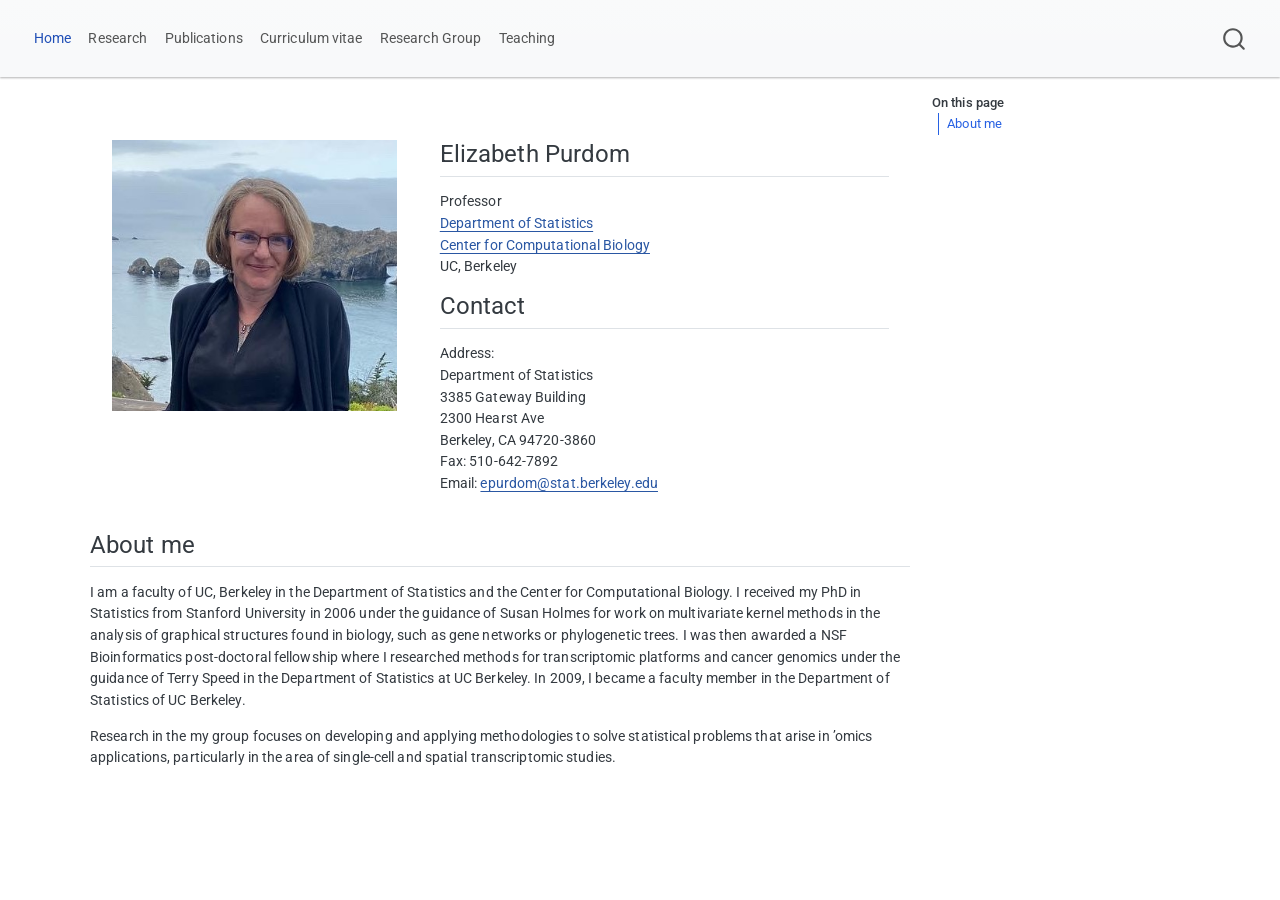
==== commit fd57278a: "Built site for gh-pages" ====
--- a/index.html
+++ b/index.html
@@ -2,7 +2,7 @@
 <html xmlns="http://www.w3.org/1999/xhtml" lang="en" xml:lang="en"><head>
 
 <meta charset="utf-8">
-<meta name="generator" content="quarto-1.9.38">
+<meta name="generator" content="quarto-1.10.18">
 
 <meta name="viewport" content="width=device-width, initial-scale=1.0, user-scalable=yes">
 
@@ -12,10 +12,13 @@
 /* Default styles provided by pandoc.
 ** See https://pandoc.org/MANUAL.html#variables-for-html for config info.
 */
-code{white-space: pre-wrap;}
 span.smallcaps{font-variant: small-caps;}
-div.columns{display: flex; gap: min(4vw, 1.5em);}
-div.column{flex: auto; overflow-x: auto;}
+div.columns{display: flex; gap: 1.5em;}
+div.column{flex: auto;}
+@media screen {
+div.columns{gap: min(4vw, 1.5em);}
+div.column{overflow-x: auto;}
+}
 div.hanging-indent{margin-left: 1.5em; text-indent: -1.5em;}
 ul.task-list{list-style: none;}
 ul.task-list li input[type="checkbox"] {
@@ -39,10 +42,10 @@
 <script src="site_libs/quarto-html/tippy.umd.min.js"></script>
 <script src="site_libs/quarto-html/anchor.min.js"></script>
 <link href="site_libs/quarto-html/tippy.css" rel="stylesheet">
-<link href="site_libs/quarto-html/quarto-syntax-highlighting-15634bcf2e68342d4ad2dfa704d543f6.css" rel="stylesheet" id="quarto-text-highlighting-styles">
+<link href="site_libs/quarto-html/quarto-syntax-highlighting-64a204ab8560d761af7679ceaba22944.css" rel="stylesheet" id="quarto-text-highlighting-styles">
 <script src="site_libs/bootstrap/bootstrap.min.js"></script>
 <link href="site_libs/bootstrap/bootstrap-icons.css" rel="stylesheet">
-<link href="site_libs/bootstrap/bootstrap-4f8e1d622352351c51e2dca5f86c0f58.min.css" rel="stylesheet" append-hash="true" id="quarto-bootstrap" data-mode="light">
+<link href="site_libs/bootstrap/bootstrap-aaf155e9cbe6bda6e74413789909d5fa.min.css" rel="stylesheet" append-hash="true" id="quarto-bootstrap" data-mode="light">
 <script src="site_libs/quarto-contrib/glightbox/glightbox.min.js"></script>
 <link href="site_libs/quarto-contrib/glightbox/glightbox.min.css" rel="stylesheet">
 <link href="site_libs/quarto-contrib/glightbox/lightbox.css" rel="stylesheet">
@@ -154,8 +157,11 @@
 </section>
 <section id="contact" class="level2">
 <h2 class="anchored" data-anchor-id="contact">Contact</h2>
-<p>Address: 367 Evans Hall #3860, Berkeley, CA 94720<br>
-Phone: 510-642-6154<br>
+<p>Address:<br>
+Department of Statistics<br>
+3385 Gateway Building<br>
+2300 Hearst Ave<br>
+Berkeley, CA 94720-3860<br>
 Fax: 510-642-7892<br>
 Email: <a href="mailto:epurdom@stat.berkeley.edu">epurdom@stat.berkeley.edu</a></p>
 </section>
--- a/site_libs/quarto-html/quarto-syntax-highlighting-64a204ab8560d761af7679ceaba22944.css
+++ b/site_libs/quarto-html/quarto-syntax-highlighting-64a204ab8560d761af7679ceaba22944.css
@@ -0,0 +1,236 @@
+/* quarto syntax highlight colors */
+:root {
+  --quarto-hl-ot-color: #003B4F;
+  --quarto-hl-at-color: #657422;
+  --quarto-hl-ss-color: #20794D;
+  --quarto-hl-an-color: #5E5E5E;
+  --quarto-hl-fu-color: #4758AB;
+  --quarto-hl-st-color: #20794D;
+  --quarto-hl-cf-color: #003B4F;
+  --quarto-hl-op-color: #5E5E5E;
+  --quarto-hl-er-color: #AD0000;
+  --quarto-hl-bn-color: #AD0000;
+  --quarto-hl-al-color: #AD0000;
+  --quarto-hl-va-color: #111111;
+  --quarto-hl-bu-color: inherit;
+  --quarto-hl-ex-color: inherit;
+  --quarto-hl-pp-color: #AD0000;
+  --quarto-hl-in-color: #5E5E5E;
+  --quarto-hl-vs-color: #20794D;
+  --quarto-hl-wa-color: #5E5E5E;
+  --quarto-hl-do-color: #5E5E5E;
+  --quarto-hl-im-color: #00769E;
+  --quarto-hl-ch-color: #20794D;
+  --quarto-hl-dt-color: #AD0000;
+  --quarto-hl-fl-color: #AD0000;
+  --quarto-hl-co-color: #5E5E5E;
+  --quarto-hl-cv-color: #5E5E5E;
+  --quarto-hl-cn-color: #8f5902;
+  --quarto-hl-sc-color: #5E5E5E;
+  --quarto-hl-dv-color: #AD0000;
+  --quarto-hl-kw-color: #003B4F;
+}
+
+/* other quarto variables */
+:root {
+  --quarto-font-monospace: SFMono-Regular, Menlo, Monaco, Consolas, "Liberation Mono", "Courier New", monospace;
+}
+
+/* syntax highlight based on Pandoc's rules */
+pre > code.sourceCode > span {
+  color: #003B4F;
+}
+
+code.sourceCode > span {
+  color: #003B4F;
+}
+
+div.sourceCode,
+div.sourceCode pre.sourceCode {
+  color: #003B4F;
+}
+
+/* Normal */
+code span {
+  color: #003B4F;
+}
+
+/* Alert */
+code span.al {
+  color: #AD0000;
+  font-style: inherit;
+}
+
+/* Annotation */
+code span.an {
+  color: #5E5E5E;
+  font-style: inherit;
+}
+
+/* Attribute */
+code span.at {
+  color: #657422;
+  font-style: inherit;
+}
+
+/* BaseN */
+code span.bn {
+  color: #AD0000;
+  font-style: inherit;
+}
+
+/* BuiltIn */
+code span.bu {
+  font-style: inherit;
+}
+
+/* ControlFlow */
+code span.cf {
+  color: #003B4F;
+  font-weight: bold;
+  font-style: inherit;
+}
+
+/* Char */
+code span.ch {
+  color: #20794D;
+  font-style: inherit;
+}
+
+/* Constant */
+code span.cn {
+  color: #8f5902;
+  font-style: inherit;
+}
+
+/* Comment */
+code span.co {
+  color: #5E5E5E;
+  font-style: inherit;
+}
+
+/* CommentVar */
+code span.cv {
+  color: #5E5E5E;
+  font-style: italic;
+}
+
+/* Documentation */
+code span.do {
+  color: #5E5E5E;
+  font-style: italic;
+}
+
+/* DataType */
+code span.dt {
+  color: #AD0000;
+  font-style: inherit;
+}
+
+/* DecVal */
+code span.dv {
+  color: #AD0000;
+  font-style: inherit;
+}
+
+/* Error */
+code span.er {
+  color: #AD0000;
+  font-style: inherit;
+}
+
+/* Extension */
+code span.ex {
+  font-style: inherit;
+}
+
+/* Float */
+code span.fl {
+  color: #AD0000;
+  font-style: inherit;
+}
+
+/* Function */
+code span.fu {
+  color: #4758AB;
+  font-style: inherit;
+}
+
+/* Import */
+code span.im {
+  color: #00769E;
+  font-style: inherit;
+}
+
+/* Information */
+code span.in {
+  color: #5E5E5E;
+  font-style: inherit;
+}
+
+/* Keyword */
+code span.kw {
+  color: #003B4F;
+  font-weight: bold;
+  font-style: inherit;
+}
+
+/* Operator */
+code span.op {
+  color: #5E5E5E;
+  font-style: inherit;
+}
+
+/* Other */
+code span.ot {
+  color: #003B4F;
+  font-style: inherit;
+}
+
+/* Preprocessor */
+code span.pp {
+  color: #AD0000;
+  font-style: inherit;
+}
+
+/* SpecialChar */
+code span.sc {
+  color: #5E5E5E;
+  font-style: inherit;
+}
+
+/* SpecialString */
+code span.ss {
+  color: #20794D;
+  font-style: inherit;
+}
+
+/* String */
+code span.st {
+  color: #20794D;
+  font-style: inherit;
+}
+
+/* Variable */
+code span.va {
+  color: #111111;
+  font-style: inherit;
+}
+
+/* VerbatimString */
+code span.vs {
+  color: #20794D;
+  font-style: inherit;
+}
+
+/* Warning */
+code span.wa {
+  color: #5E5E5E;
+  font-style: italic;
+}
+
+.prevent-inlining {
+  content: "</";
+}
+
+/*# sourceMappingURL=9d8d5bb603a83b8298b89080a598c93b.css.map */
